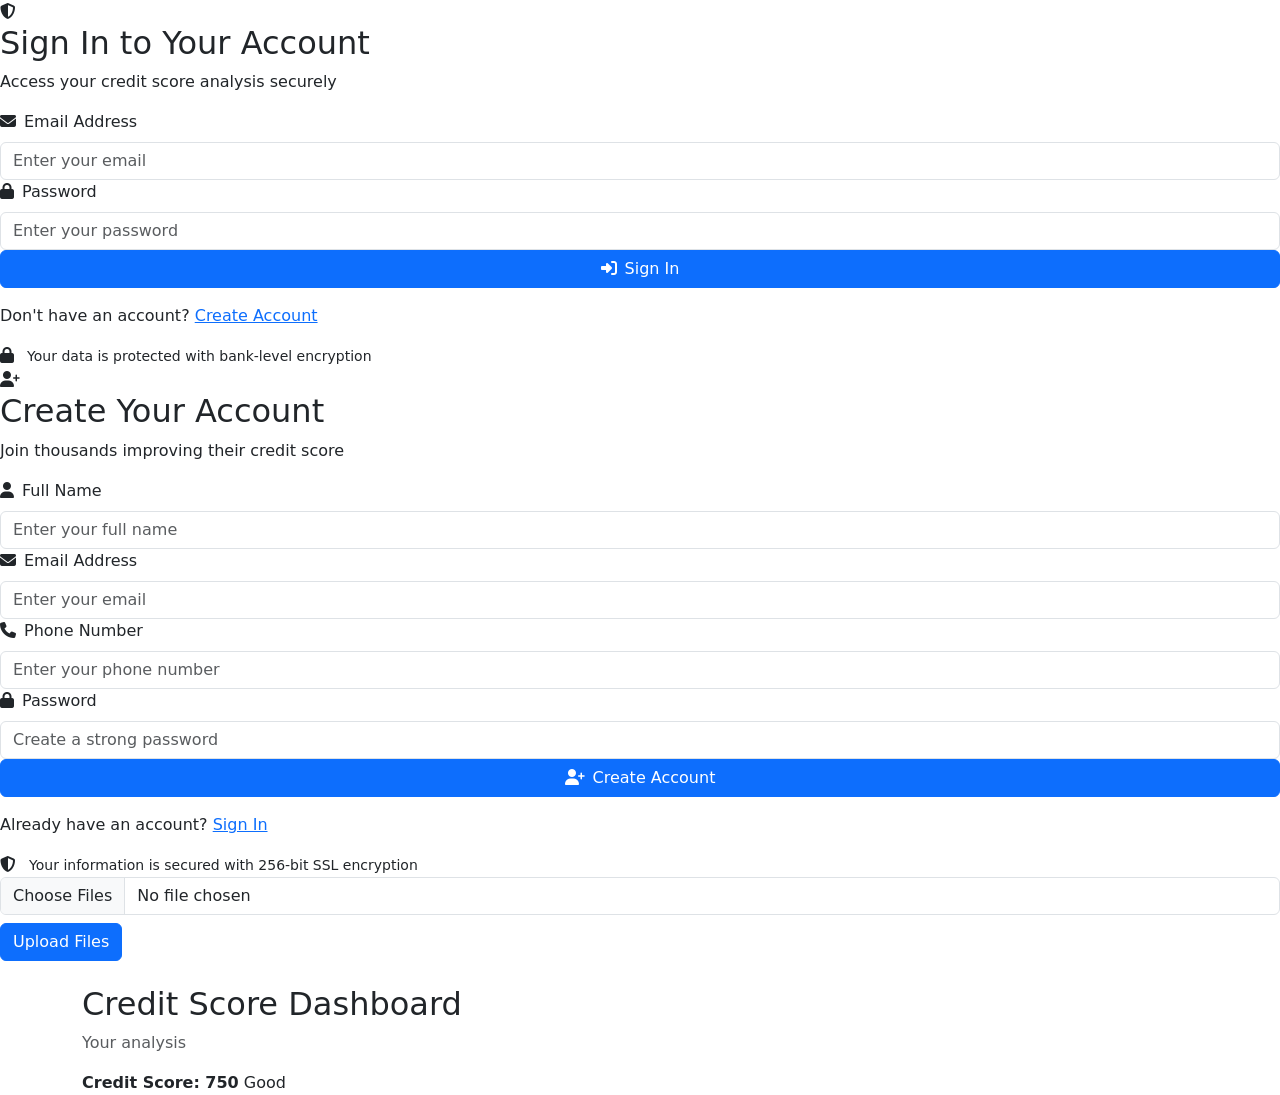
==== target/classes/templates/index.html @ 1f08a713 "ui needs update" ====
<!DOCTYPE html>
<html xmlns:th="http://www.thymeleaf.org" lang="en">
<head>
    <meta charset="UTF-8">
    <meta name="viewport" content="width=device-width, initial-scale=1.0">
    <title>SecureBank - Credit Score Analysis</title>
    <link href="https://cdn.jsdelivr.net/npm/bootstrap@5.3.0/dist/css/bootstrap.min.css" rel="stylesheet">
    <link rel="stylesheet" href="https://cdnjs.cloudflare.com/ajax/libs/font-awesome/6.4.0/css/all.min.css">
    <link rel="stylesheet" href="/css/style.css">
    <link rel="stylesheet" href="/css/tokens.css">
</head>
<body>
    <!-- Navigation Bar -->
    <nav class="navbar navbar-expand-lg banking-navbar d-none" id="mainNavbar">
        <div class="container">
            <a class="navbar-brand" href="#">
                <i class="fas fa-shield-alt me-2"></i>
                <span>SecureBank</span>
            </a>
            <button class="navbar-toggler" type="button" data-bs-toggle="collapse" data-bs-target="#navbarNav">
                <span class="navbar-toggler-icon"></span>
            </button>
            <div class="collapse navbar-collapse" id="navbarNav">
                <ul class="navbar-nav ms-auto">
                    <li class="nav-item"><a class="nav-link" href="/upload"><i class="fas fa-upload me-1"></i> Upload</a></li>
                    <li class="nav-item"><a class="nav-link" href="/dashboard"><i class="fas fa-chart-line me-1"></i> Dashboard</a></li>
                    <li class="nav-item"><a class="nav-link" href="/logout"><i class="fas fa-sign-out-alt me-1"></i> Logout</a></li>
                </ul>
            </div>
        </div>
    </nav>

    <!-- Login Page -->
    <div id="loginPage" class="page-container active">
        <div class="auth-container">
            <div class="auth-card">
                <div class="auth-header">
                    <div class="auth-logo"><i class="fas fa-shield-alt"></i></div>
                    <h2 class="auth-title">Sign In to Your Account</h2>
                    <p class="auth-subtitle">Access your credit score analysis securely</p>
                </div>
                <form action="/login" method="post" class="auth-form">
                    <div class="form-group">
                        <label class="form-label" for="email"><i class="fas fa-envelope me-2"></i>Email Address</label>
                        <input type="email" class="form-control" id="email" name="email" placeholder="Enter your email" required>
                    </div>
                    <div class="form-group">
                        <label class="form-label" for="password"><i class="fas fa-lock me-2"></i>Password</label>
                        <input type="password" class="form-control" id="password" name="password" placeholder="Enter your password" required>
                    </div>
                    <button type="submit" class="btn btn-primary btn-auth w-100 mb-3">
                        <i class="fas fa-sign-in-alt me-2"></i>Sign In
                    </button>
                </form>
                <div class="auth-footer">
                    <p>Don't have an account? <a href="/signup">Create Account</a></p>
                </div>
                <div class="security-notice">
                    <i class="fas fa-lock me-2"></i>
                    <small>Your data is protected with bank-level encryption</small>
                </div>
            </div>
        </div>
    </div>

    <!-- Sign Up Page -->
    <div id="signupPage" class="page-container">
        <div class="auth-container">
            <div class="auth-card">
                <div class="auth-header">
                    <div class="auth-logo"><i class="fas fa-user-plus"></i></div>
                    <h2 class="auth-title">Create Your Account</h2>
                    <p class="auth-subtitle">Join thousands improving their credit score</p>
                </div>
                <form action="/signup" method="post" class="auth-form">
                    <div class="form-group">
                        <label class="form-label" for="fullName"><i class="fas fa-user me-2"></i>Full Name</label>
                        <input type="text" class="form-control" id="fullName" name="fullName" placeholder="Enter your full name" required>
                    </div>
                    <div class="form-group">
                        <label class="form-label" for="signupEmail"><i class="fas fa-envelope me-2"></i>Email Address</label>
                        <input type="email" class="form-control" id="signupEmail" name="email" placeholder="Enter your email" required>
                    </div>
                    <div class="form-group">
                        <label class="form-label" for="signupPhone"><i class="fas fa-phone me-2"></i>Phone Number</label>
                        <input type="tel" class="form-control" id="signupPhone" name="phone" placeholder="Enter your phone number" required>
                    </div>
                    <div class="form-group">
                        <label class="form-label" for="signupPassword"><i class="fas fa-lock me-2"></i>Password</label>
                        <input type="password" class="form-control" id="signupPassword" name="password" placeholder="Create a strong password" required>
                    </div>
                    <button type="submit" class="btn btn-primary btn-auth w-100 mb-3">
                        <i class="fas fa-user-plus me-2"></i>Create Account
                    </button>
                </form>
                <div class="auth-footer">
                    <p>Already have an account? <a href="/login">Sign In</a></p>
                </div>
                <div class="security-notice">
                    <i class="fas fa-shield-alt me-2"></i>
                    <small>Your information is secured with 256-bit SSL encryption</small>
                </div>
            </div>
        </div>
    </div>

    <!-- Upload Page -->
    <div id="uploadPage" class="page-container">
        <form action="/upload" method="post" enctype="multipart/form-data">
            <input type="file" class="form-control" name="files" id="fileInput" multiple required>
            <button type="submit" class="btn btn-primary mt-2">Upload Files</button>
        </form>
    </div>

    <!-- Dashboard Page -->
    <div id="dashboardPage" class="page-container">
        <div class="container mt-4">
            <h2>Credit Score Dashboard</h2>
            <p class="text-muted">Your analysis</p>
            <!-- Credit Score Overview (static sample content, add dynamic data in Spring controller if needed) -->
            <div>
                <div><strong>Credit Score: 750</strong> <span>Good</span></div>
            </div>
            <!-- Credit Score Breakdown, Recommendations, Account Overview, Recent Transactions can go here -->
        </div>
    </div>

    <script src="https://cdn.jsdelivr.net/npm/bootstrap@5.3.0/dist/js/bootstrap.bundle.min.js"></script>
    <script src="/js/app.js"></script>
</body>
</html>
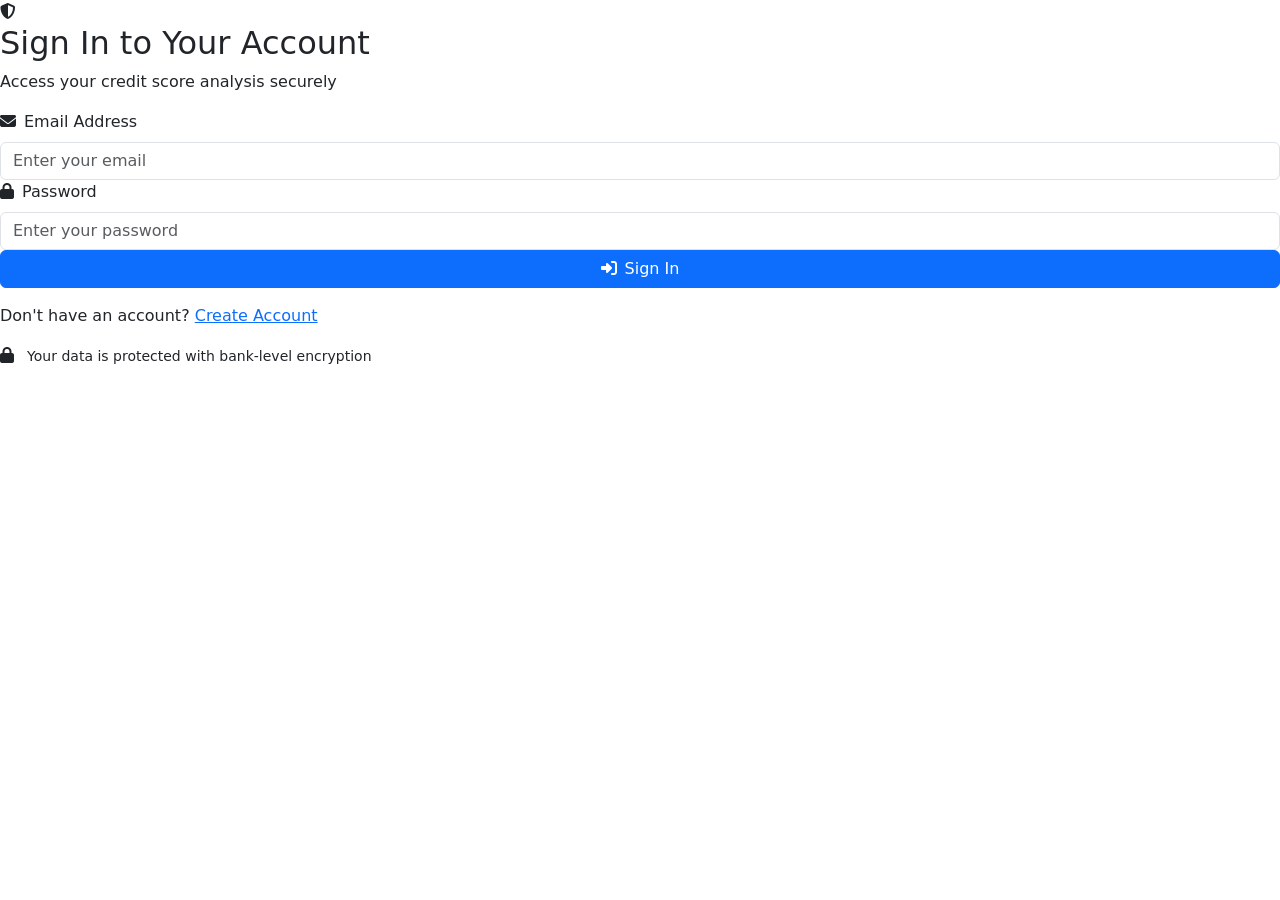
==== commit 0490938d: "ui updated" ====
--- a/target/classes/templates/index.html
+++ b/target/classes/templates/index.html
@@ -1,5 +1,5 @@
 <!DOCTYPE html>
-<html xmlns:th="http://www.thymeleaf.org" lang="en">
+<html lang="en">
 <head>
     <meta charset="UTF-8">
     <meta name="viewport" content="width=device-width, initial-scale=1.0">
@@ -8,23 +8,39 @@
     <link rel="stylesheet" href="https://cdnjs.cloudflare.com/ajax/libs/font-awesome/6.4.0/css/all.min.css">
     <link rel="stylesheet" href="/css/style.css">
     <link rel="stylesheet" href="/css/tokens.css">
+    <style>
+        .page-container { display: none; }
+        .page-container.active { display: block; }
+        .banking-navbar.d-none { display: none !important; }
+    </style>
 </head>
 <body>
     <!-- Navigation Bar -->
     <nav class="navbar navbar-expand-lg banking-navbar d-none" id="mainNavbar">
         <div class="container">
             <a class="navbar-brand" href="#">
-                <i class="fas fa-shield-alt me-2"></i>
-                <span>SecureBank</span>
+                <i class="fas fa-shield-alt me-2"></i><span>SecureBank</span>
             </a>
             <button class="navbar-toggler" type="button" data-bs-toggle="collapse" data-bs-target="#navbarNav">
                 <span class="navbar-toggler-icon"></span>
             </button>
             <div class="collapse navbar-collapse" id="navbarNav">
                 <ul class="navbar-nav ms-auto">
-                    <li class="nav-item"><a class="nav-link" href="/upload"><i class="fas fa-upload me-1"></i> Upload</a></li>
-                    <li class="nav-item"><a class="nav-link" href="/dashboard"><i class="fas fa-chart-line me-1"></i> Dashboard</a></li>
-                    <li class="nav-item"><a class="nav-link" href="/logout"><i class="fas fa-sign-out-alt me-1"></i> Logout</a></li>
+                    <li class="nav-item">
+                        <a class="nav-link" href="#" onclick="showPage('upload')">
+                            <i class="fas fa-upload me-1"></i> Upload
+                        </a>
+                    </li>
+                    <li class="nav-item">
+                        <a class="nav-link" href="#" onclick="showPage('dashboard')">
+                            <i class="fas fa-chart-line me-1"></i> Dashboard
+                        </a>
+                    </li>
+                    <li class="nav-item">
+                        <a class="nav-link" href="#" onclick="showPage('login')">
+                            <i class="fas fa-sign-out-alt me-1"></i> Logout
+                        </a>
+                    </li>
                 </ul>
             </div>
         </div>
@@ -39,7 +55,7 @@
                     <h2 class="auth-title">Sign In to Your Account</h2>
                     <p class="auth-subtitle">Access your credit score analysis securely</p>
                 </div>
-                <form action="/login" method="post" class="auth-form">
+                <form onsubmit="event.preventDefault(); showPage('dashboard');" class="auth-form">
                     <div class="form-group">
                         <label class="form-label" for="email"><i class="fas fa-envelope me-2"></i>Email Address</label>
                         <input type="email" class="form-control" id="email" name="email" placeholder="Enter your email" required>
@@ -53,7 +69,7 @@
                     </button>
                 </form>
                 <div class="auth-footer">
-                    <p>Don't have an account? <a href="/signup">Create Account</a></p>
+                    <p>Don't have an account? <a href="#" onclick="showPage('signup')">Create Account</a></p>
                 </div>
                 <div class="security-notice">
                     <i class="fas fa-lock me-2"></i>
@@ -72,7 +88,7 @@
                     <h2 class="auth-title">Create Your Account</h2>
                     <p class="auth-subtitle">Join thousands improving their credit score</p>
                 </div>
-                <form action="/signup" method="post" class="auth-form">
+                <form onsubmit="event.preventDefault(); showPage('dashboard');" class="auth-form">
                     <div class="form-group">
                         <label class="form-label" for="fullName"><i class="fas fa-user me-2"></i>Full Name</label>
                         <input type="text" class="form-control" id="fullName" name="fullName" placeholder="Enter your full name" required>
@@ -94,7 +110,7 @@
                     </button>
                 </form>
                 <div class="auth-footer">
-                    <p>Already have an account? <a href="/login">Sign In</a></p>
+                    <p>Already have an account? <a href="#" onclick="showPage('login')">Sign In</a></p>
                 </div>
                 <div class="security-notice">
                     <i class="fas fa-shield-alt me-2"></i>
@@ -106,7 +122,7 @@
 
     <!-- Upload Page -->
     <div id="uploadPage" class="page-container">
-        <form action="/upload" method="post" enctype="multipart/form-data">
+        <form onsubmit="event.preventDefault(); showPage('dashboard');" enctype="multipart/form-data">
             <input type="file" class="form-control" name="files" id="fileInput" multiple required>
             <button type="submit" class="btn btn-primary mt-2">Upload Files</button>
         </form>
@@ -117,15 +133,29 @@
         <div class="container mt-4">
             <h2>Credit Score Dashboard</h2>
             <p class="text-muted">Your analysis</p>
-            <!-- Credit Score Overview (static sample content, add dynamic data in Spring controller if needed) -->
             <div>
                 <div><strong>Credit Score: 750</strong> <span>Good</span></div>
             </div>
-            <!-- Credit Score Breakdown, Recommendations, Account Overview, Recent Transactions can go here -->
+            <!-- Add breakdown, recommendations, account overview here -->
         </div>
     </div>
 
     <script src="https://cdn.jsdelivr.net/npm/bootstrap@5.3.0/dist/js/bootstrap.bundle.min.js"></script>
+    <script>
+    function showPage(pageId) {
+        const pages = document.querySelectorAll('.page-container');
+        pages.forEach(el => el.classList.remove('active'));
+        const page = document.getElementById(pageId + 'Page');
+        if (page) page.classList.add('active');
+        // Navbar logic
+        if (pageId === 'dashboard' || pageId === 'upload') {
+            document.getElementById('mainNavbar').classList.remove('d-none');
+        } else {
+            document.getElementById('mainNavbar').classList.add('d-none');
+        }
+    }
+    document.addEventListener("DOMContentLoaded", function() { showPage('login'); });
+    </script>
     <script src="/js/app.js"></script>
 </body>
 </html>
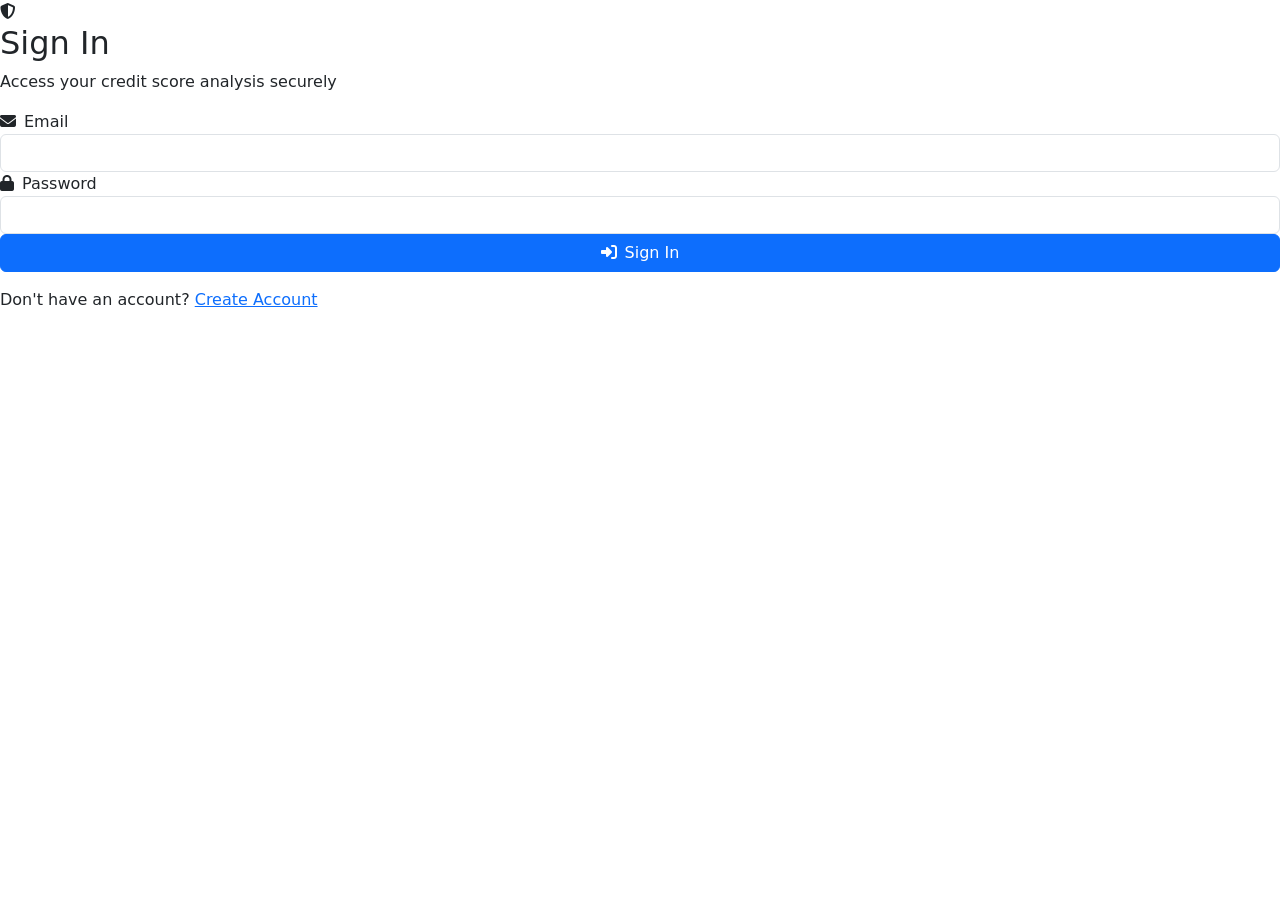
==== commit 97a8fb69: "ui done" ====
--- a/target/classes/templates/index.html
+++ b/target/classes/templates/index.html
@@ -1,161 +1,132 @@
 <!DOCTYPE html>
 <html lang="en">
 <head>
-    <meta charset="UTF-8">
-    <meta name="viewport" content="width=device-width, initial-scale=1.0">
-    <title>SecureBank - Credit Score Analysis</title>
-    <link href="https://cdn.jsdelivr.net/npm/bootstrap@5.3.0/dist/css/bootstrap.min.css" rel="stylesheet">
-    <link rel="stylesheet" href="https://cdnjs.cloudflare.com/ajax/libs/font-awesome/6.4.0/css/all.min.css">
-    <link rel="stylesheet" href="/css/style.css">
-    <link rel="stylesheet" href="/css/tokens.css">
-    <style>
-        .page-container { display: none; }
-        .page-container.active { display: block; }
-        .banking-navbar.d-none { display: none !important; }
-    </style>
+  <meta charset="UTF-8">
+  <meta name="viewport" content="width=device-width, initial-scale=1.0">
+  <title>SecureBank - Credit Score Analysis</title>
+  <link href="https://cdn.jsdelivr.net/npm/bootstrap@5.3.0/dist/css/bootstrap.min.css" rel="stylesheet">
+  <link rel="stylesheet" href="https://cdnjs.cloudflare.com/ajax/libs/font-awesome/6.4.0/css/all.min.css">
+  <link rel="stylesheet" href="/css/style.css">
+  <link rel="stylesheet" href="/css/tokens.css">
+  <style>
+    .page-container { display: none; }
+    .page-container.active { display: block; }
+    .banking-navbar.d-none { display: none !important; }
+  </style>
 </head>
 <body>
-    <!-- Navigation Bar -->
-    <nav class="navbar navbar-expand-lg banking-navbar d-none" id="mainNavbar">
-        <div class="container">
-            <a class="navbar-brand" href="#">
-                <i class="fas fa-shield-alt me-2"></i><span>SecureBank</span>
-            </a>
-            <button class="navbar-toggler" type="button" data-bs-toggle="collapse" data-bs-target="#navbarNav">
-                <span class="navbar-toggler-icon"></span>
-            </button>
-            <div class="collapse navbar-collapse" id="navbarNav">
-                <ul class="navbar-nav ms-auto">
-                    <li class="nav-item">
-                        <a class="nav-link" href="#" onclick="showPage('upload')">
-                            <i class="fas fa-upload me-1"></i> Upload
-                        </a>
-                    </li>
-                    <li class="nav-item">
-                        <a class="nav-link" href="#" onclick="showPage('dashboard')">
-                            <i class="fas fa-chart-line me-1"></i> Dashboard
-                        </a>
-                    </li>
-                    <li class="nav-item">
-                        <a class="nav-link" href="#" onclick="showPage('login')">
-                            <i class="fas fa-sign-out-alt me-1"></i> Logout
-                        </a>
-                    </li>
-                </ul>
-            </div>
+  <!-- Navigation Bar -->
+  <nav class="navbar navbar-expand-lg banking-navbar d-none" id="mainNavbar">
+    <div class="container">
+      <a class="navbar-brand" href="#">
+        <i class="fas fa-shield-alt me-2"></i><span>SecureBank</span>
+      </a>
+      <button class="navbar-toggler" type="button" data-bs-toggle="collapse" data-bs-target="#navbarNav">
+        <span class="navbar-toggler-icon"></span>
+      </button>
+      <div class="collapse navbar-collapse" id="navbarNav">
+        <ul class="navbar-nav ms-auto">
+          <li class="nav-item">
+            <a class="nav-link" href="#" onclick="showPage('upload')"><i class="fas fa-upload me-1"></i>Upload</a>
+          </li>
+          <li class="nav-item">
+            <a class="nav-link" href="#" onclick="showPage('dashboard')"><i class="fas fa-chart-line me-1"></i>Dashboard</a>
+          </li>
+          <li class="nav-item">
+            <a class="nav-link" href="#" id="logoutBtn"><i class="fas fa-sign-out-alt me-1"></i>Logout</a>
+          </li>
+        </ul>
+      </div>
+    </div>
+  </nav>
+
+  <!-- Login Page -->
+  <div id="loginPage" class="page-container active">
+    <div class="auth-container">
+      <div class="auth-card">
+        <div class="auth-header">
+          <div class="auth-logo"><i class="fas fa-shield-alt"></i></div>
+          <h2 class="auth-title">Sign In</h2>
+          <p class="auth-subtitle">Access your credit score analysis securely</p>
         </div>
-    </nav>
+        <form class="auth-form" id="loginForm">
+          <div class="form-group">
+            <label for="email"><i class="fas fa-envelope me-2"></i>Email</label>
+            <input type="email" class="form-control" id="email" required>
+          </div>
+          <div class="form-group">
+            <label for="password"><i class="fas fa-lock me-2"></i>Password</label>
+            <input type="password" class="form-control" id="password" required>
+          </div>
+          <button type="submit" class="btn btn-primary btn-auth w-100 mb-3">
+            <i class="fas fa-sign-in-alt me-2"></i>Sign In
+          </button>
+        </form>
+        <div class="auth-footer">
+          <p>Don't have an account? <a href="#" onclick="showPage('signup')">Create Account</a></p>
+        </div>
+      </div>
+    </div>
+  </div>
 
-    <!-- Login Page -->
-    <div id="loginPage" class="page-container active">
-        <div class="auth-container">
-            <div class="auth-card">
-                <div class="auth-header">
-                    <div class="auth-logo"><i class="fas fa-shield-alt"></i></div>
-                    <h2 class="auth-title">Sign In to Your Account</h2>
-                    <p class="auth-subtitle">Access your credit score analysis securely</p>
-                </div>
-                <form onsubmit="event.preventDefault(); showPage('dashboard');" class="auth-form">
-                    <div class="form-group">
-                        <label class="form-label" for="email"><i class="fas fa-envelope me-2"></i>Email Address</label>
-                        <input type="email" class="form-control" id="email" name="email" placeholder="Enter your email" required>
-                    </div>
-                    <div class="form-group">
-                        <label class="form-label" for="password"><i class="fas fa-lock me-2"></i>Password</label>
-                        <input type="password" class="form-control" id="password" name="password" placeholder="Enter your password" required>
-                    </div>
-                    <button type="submit" class="btn btn-primary btn-auth w-100 mb-3">
-                        <i class="fas fa-sign-in-alt me-2"></i>Sign In
-                    </button>
-                </form>
-                <div class="auth-footer">
-                    <p>Don't have an account? <a href="#" onclick="showPage('signup')">Create Account</a></p>
-                </div>
-                <div class="security-notice">
-                    <i class="fas fa-lock me-2"></i>
-                    <small>Your data is protected with bank-level encryption</small>
-                </div>
-            </div>
+  <!-- Sign Up Page -->
+  <div id="signupPage" class="page-container">
+    <div class="auth-container">
+      <div class="auth-card">
+        <div class="auth-header">
+          <div class="auth-logo"><i class="fas fa-user-plus"></i></div>
+          <h2 class="auth-title">Sign Up</h2>
+          <p class="auth-subtitle">Join thousands improving their credit score</p>
         </div>
+        <form class="auth-form" id="signupForm">
+          <div class="form-group">
+            <label for="fullName"><i class="fas fa-user me-2"></i>Full Name</label>
+            <input type="text" class="form-control" id="fullName" required>
+          </div>
+          <div class="form-group">
+            <label for="signupEmail"><i class="fas fa-envelope me-2"></i>Email</label>
+            <input type="email" class="form-control" id="signupEmail" required>
+          </div>
+          <div class="form-group">
+            <label for="signupPhone"><i class="fas fa-phone me-2"></i>Phone</label>
+            <input type="tel" class="form-control" id="signupPhone" required>
+          </div>
+          <div class="form-group">
+            <label for="signupPassword"><i class="fas fa-lock me-2"></i>Password</label>
+            <input type="password" class="form-control" id="signupPassword" required>
+          </div>
+          <button type="submit" class="btn btn-primary btn-auth w-100 mb-3">
+            <i class="fas fa-user-plus me-2"></i>Create Account
+          </button>
+        </form>
+        <div class="auth-footer">
+          <p>Already have an account? <a href="#" onclick="showPage('login')">Sign In</a></p>
+        </div>
+      </div>
     </div>
+  </div>
 
-    <!-- Sign Up Page -->
-    <div id="signupPage" class="page-container">
-        <div class="auth-container">
-            <div class="auth-card">
-                <div class="auth-header">
-                    <div class="auth-logo"><i class="fas fa-user-plus"></i></div>
-                    <h2 class="auth-title">Create Your Account</h2>
-                    <p class="auth-subtitle">Join thousands improving their credit score</p>
-                </div>
-                <form onsubmit="event.preventDefault(); showPage('dashboard');" class="auth-form">
-                    <div class="form-group">
-                        <label class="form-label" for="fullName"><i class="fas fa-user me-2"></i>Full Name</label>
-                        <input type="text" class="form-control" id="fullName" name="fullName" placeholder="Enter your full name" required>
-                    </div>
-                    <div class="form-group">
-                        <label class="form-label" for="signupEmail"><i class="fas fa-envelope me-2"></i>Email Address</label>
-                        <input type="email" class="form-control" id="signupEmail" name="email" placeholder="Enter your email" required>
-                    </div>
-                    <div class="form-group">
-                        <label class="form-label" for="signupPhone"><i class="fas fa-phone me-2"></i>Phone Number</label>
-                        <input type="tel" class="form-control" id="signupPhone" name="phone" placeholder="Enter your phone number" required>
-                    </div>
-                    <div class="form-group">
-                        <label class="form-label" for="signupPassword"><i class="fas fa-lock me-2"></i>Password</label>
-                        <input type="password" class="form-control" id="signupPassword" name="password" placeholder="Create a strong password" required>
-                    </div>
-                    <button type="submit" class="btn btn-primary btn-auth w-100 mb-3">
-                        <i class="fas fa-user-plus me-2"></i>Create Account
-                    </button>
-                </form>
-                <div class="auth-footer">
-                    <p>Already have an account? <a href="#" onclick="showPage('login')">Sign In</a></p>
-                </div>
-                <div class="security-notice">
-                    <i class="fas fa-shield-alt me-2"></i>
-                    <small>Your information is secured with 256-bit SSL encryption</small>
-                </div>
-            </div>
-        </div>
+  <!-- Upload Page -->
+  <div id="uploadPage" class="page-container">
+    <div class="container mt-4">
+      <h2>Upload CSV for Analysis</h2>
+      <form id="uploadForm" enctype="multipart/form-data">
+        <input type="file" class="form-control" name="file" id="fileInput" required>
+        <button type="submit" class="btn btn-primary mt-2">Upload & Analyze</button>
+      </form>
     </div>
+  </div>
 
-    <!-- Upload Page -->
-    <div id="uploadPage" class="page-container">
-        <form onsubmit="event.preventDefault(); showPage('dashboard');" enctype="multipart/form-data">
-            <input type="file" class="form-control" name="files" id="fileInput" multiple required>
-            <button type="submit" class="btn btn-primary mt-2">Upload Files</button>
-        </form>
+  <!-- Dashboard Page -->
+  <div id="dashboardPage" class="page-container">
+    <div class="container mt-4">
+      <h2>Credit Score Dashboard</h2>
+      <p class="text-muted">Your analysis</p>
+      <div id="dashboardContent"></div>
     </div>
+  </div>
 
-    <!-- Dashboard Page -->
-    <div id="dashboardPage" class="page-container">
-        <div class="container mt-4">
-            <h2>Credit Score Dashboard</h2>
-            <p class="text-muted">Your analysis</p>
-            <div>
-                <div><strong>Credit Score: 750</strong> <span>Good</span></div>
-            </div>
-            <!-- Add breakdown, recommendations, account overview here -->
-        </div>
-    </div>
-
-    <script src="https://cdn.jsdelivr.net/npm/bootstrap@5.3.0/dist/js/bootstrap.bundle.min.js"></script>
-    <script>
-    function showPage(pageId) {
-        const pages = document.querySelectorAll('.page-container');
-        pages.forEach(el => el.classList.remove('active'));
-        const page = document.getElementById(pageId + 'Page');
-        if (page) page.classList.add('active');
-        // Navbar logic
-        if (pageId === 'dashboard' || pageId === 'upload') {
-            document.getElementById('mainNavbar').classList.remove('d-none');
-        } else {
-            document.getElementById('mainNavbar').classList.add('d-none');
-        }
-    }
-    document.addEventListener("DOMContentLoaded", function() { showPage('login'); });
-    </script>
-    <script src="/js/app.js"></script>
+  <script src="https://cdn.jsdelivr.net/npm/bootstrap@5.3.0/dist/js/bootstrap.bundle.min.js"></script>
+  <script src="/js/app.js"></script>
 </body>
 </html>
